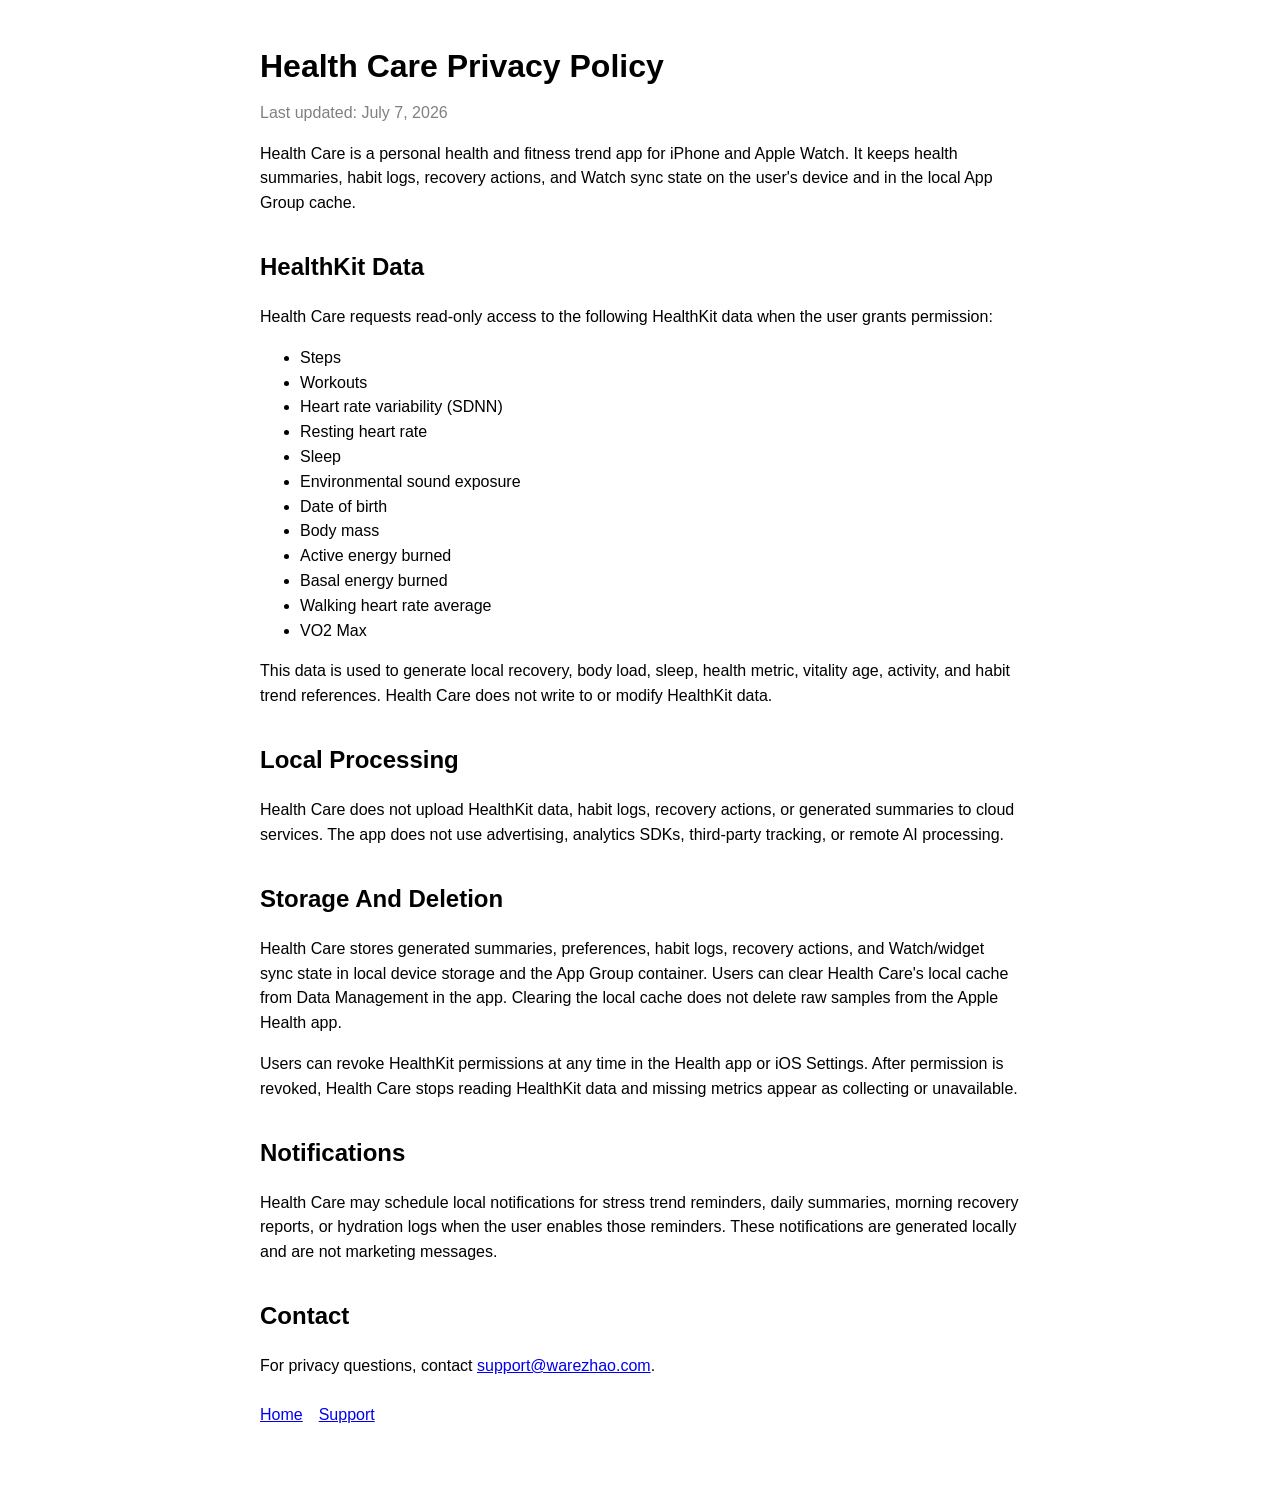
==== privacy/index.html @ 988d240f "Add Health Care Pages site" ====
<!doctype html>
<html lang="en">
<head>
  <meta charset="utf-8">
  <meta name="viewport" content="width=device-width, initial-scale=1">
  <title>Health Care Privacy Policy</title>
  <link rel="stylesheet" href="../styles.css">
</head>
<body>
  <main>
    <h1>Health Care Privacy Policy</h1>
    <p class="meta">Last updated: July 7, 2026</p>

    <p>Health Care is a personal health and fitness trend app for iPhone and Apple Watch. It keeps health summaries, habit logs, recovery actions, and Watch sync state on the user's device and in the local App Group cache.</p>

    <h2>HealthKit Data</h2>
    <p>Health Care requests read-only access to the following HealthKit data when the user grants permission:</p>
    <ul>
      <li>Steps</li>
      <li>Workouts</li>
      <li>Heart rate variability (SDNN)</li>
      <li>Resting heart rate</li>
      <li>Sleep</li>
      <li>Environmental sound exposure</li>
      <li>Date of birth</li>
      <li>Body mass</li>
      <li>Active energy burned</li>
      <li>Basal energy burned</li>
      <li>Walking heart rate average</li>
      <li>VO2 Max</li>
    </ul>
    <p>This data is used to generate local recovery, body load, sleep, health metric, vitality age, activity, and habit trend references. Health Care does not write to or modify HealthKit data.</p>

    <h2>Local Processing</h2>
    <p>Health Care does not upload HealthKit data, habit logs, recovery actions, or generated summaries to cloud services. The app does not use advertising, analytics SDKs, third-party tracking, or remote AI processing.</p>

    <h2>Storage And Deletion</h2>
    <p>Health Care stores generated summaries, preferences, habit logs, recovery actions, and Watch/widget sync state in local device storage and the App Group container. Users can clear Health Care's local cache from Data Management in the app. Clearing the local cache does not delete raw samples from the Apple Health app.</p>
    <p>Users can revoke HealthKit permissions at any time in the Health app or iOS Settings. After permission is revoked, Health Care stops reading HealthKit data and missing metrics appear as collecting or unavailable.</p>

    <h2>Notifications</h2>
    <p>Health Care may schedule local notifications for stress trend reminders, daily summaries, morning recovery reports, or hydration logs when the user enables those reminders. These notifications are generated locally and are not marketing messages.</p>

    <h2>Contact</h2>
    <p>For privacy questions, contact <a href="mailto:support@warezhao.com">support@warezhao.com</a>.</p>

    <nav aria-label="Footer">
      <a href="../">Home</a>
      <a href="../support/">Support</a>
    </nav>
  </main>
</body>
</html>
---- styles.css ----
html {
  color-scheme: light dark;
  font-family: -apple-system, BlinkMacSystemFont, "Segoe UI", sans-serif;
  line-height: 1.55;
}

body {
  margin: 0;
  color: CanvasText;
  background: Canvas;
}

main {
  max-width: 760px;
  margin: 0 auto;
  padding: 48px 20px 64px;
}

h1 {
  margin: 0 0 8px;
  font-size: 2rem;
  line-height: 1.15;
}

h2 {
  margin-top: 32px;
}

p,
li {
  font-size: 1rem;
}

.meta {
  color: GrayText;
}

nav {
  display: flex;
  gap: 16px;
  flex-wrap: wrap;
  margin-top: 24px;
}

a {
  color: LinkText;
}
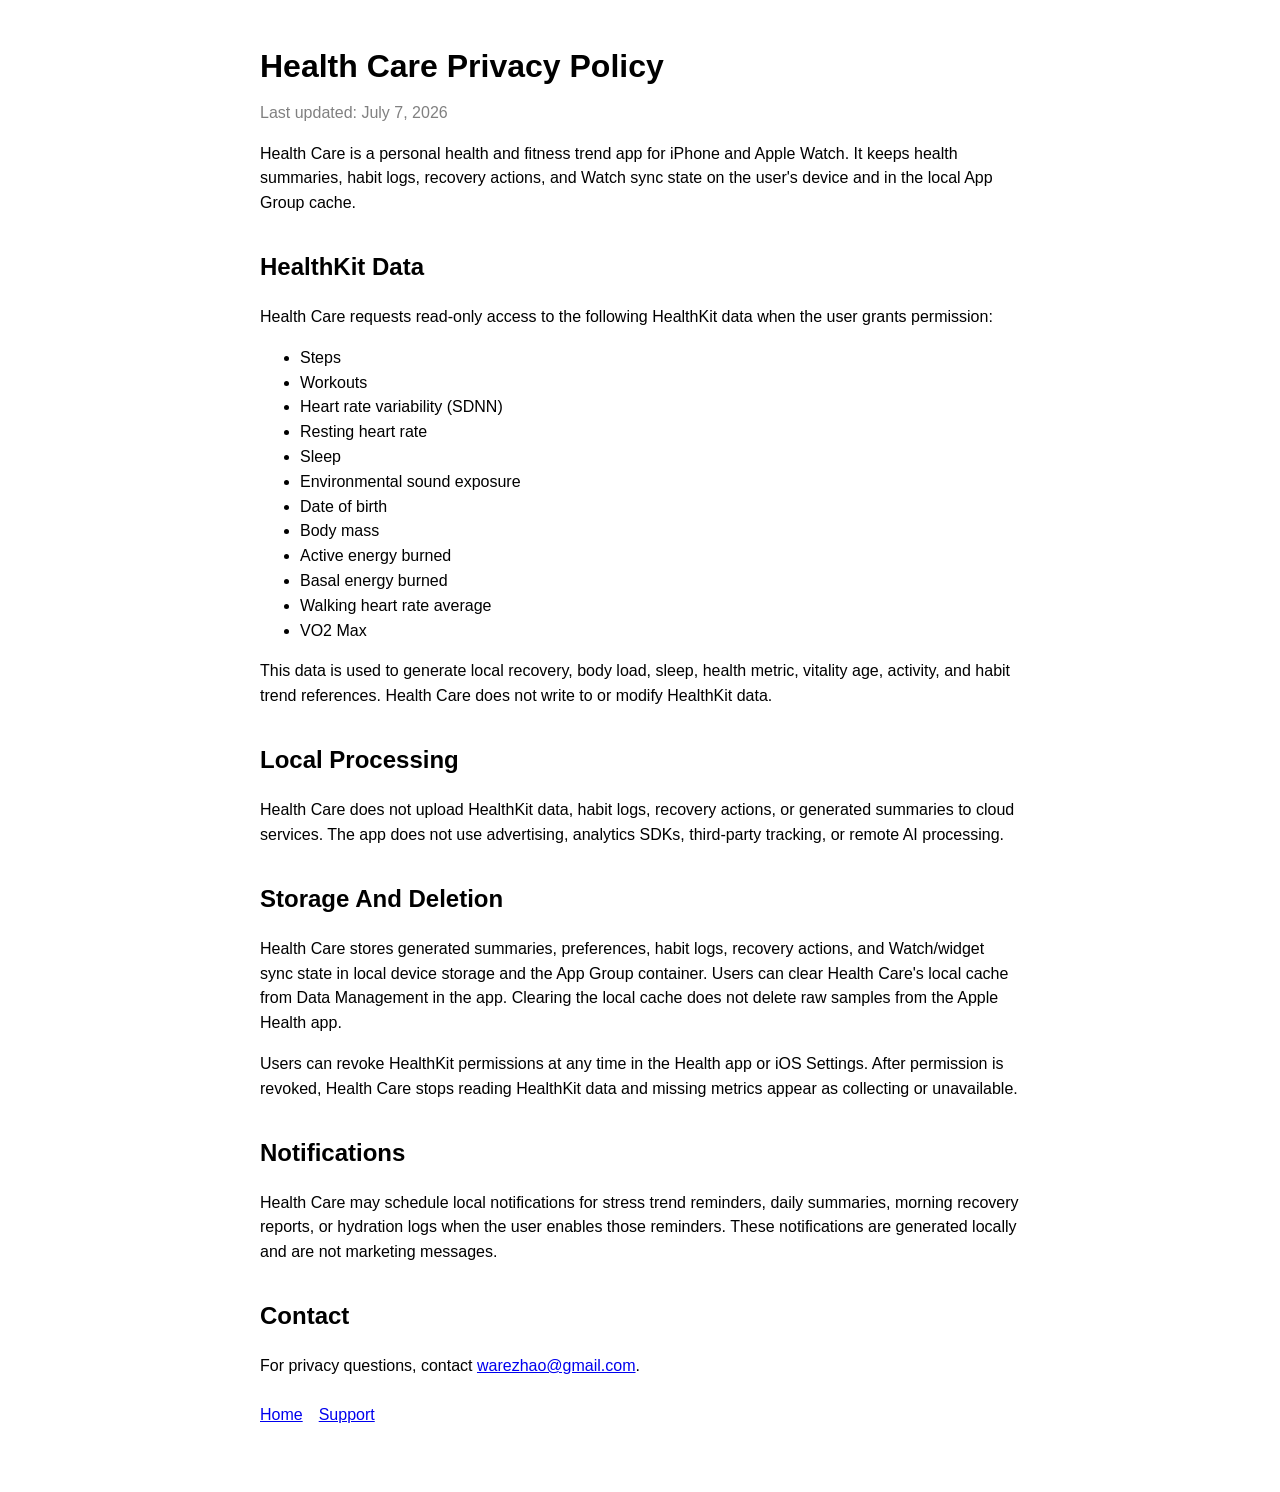
==== commit b74da20f: "Update support email" ====
--- a/privacy/index.html
+++ b/privacy/index.html
@@ -42,7 +42,7 @@
     <p>Health Care may schedule local notifications for stress trend reminders, daily summaries, morning recovery reports, or hydration logs when the user enables those reminders. These notifications are generated locally and are not marketing messages.</p>
 
     <h2>Contact</h2>
-    <p>For privacy questions, contact <a href="mailto:support@warezhao.com">support@warezhao.com</a>.</p>
+    <p>For privacy questions, contact <a href="mailto:warezhao@gmail.com">warezhao@gmail.com</a>.</p>
 
     <nav aria-label="Footer">
       <a href="../">Home</a>
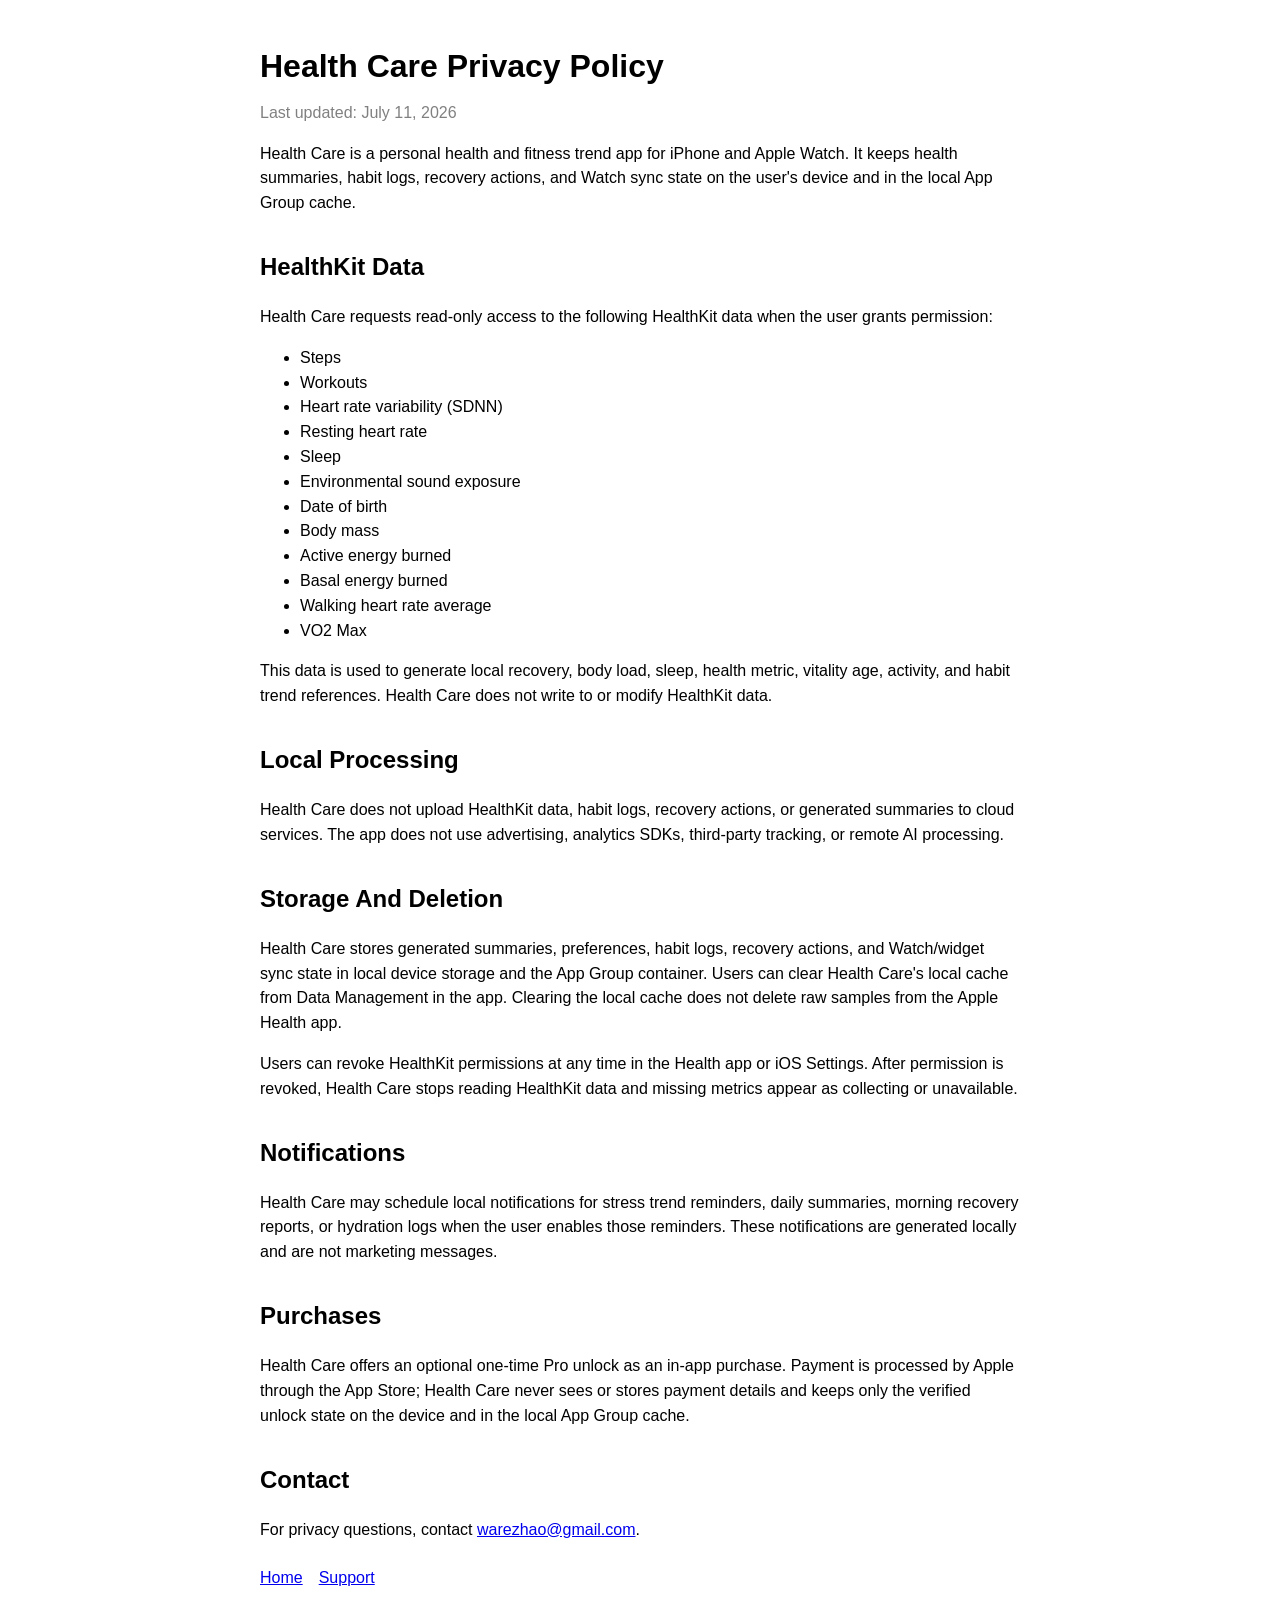
==== commit 0185bfb7: "Add Pro purchase sections to privacy and support pages The app ships a one-time Pro in-app purchase;" ====
--- a/privacy/index.html
+++ b/privacy/index.html
@@ -9,7 +9,7 @@
 <body>
   <main>
     <h1>Health Care Privacy Policy</h1>
-    <p class="meta">Last updated: July 7, 2026</p>
+    <p class="meta">Last updated: July 11, 2026</p>
 
     <p>Health Care is a personal health and fitness trend app for iPhone and Apple Watch. It keeps health summaries, habit logs, recovery actions, and Watch sync state on the user's device and in the local App Group cache.</p>
 
@@ -41,6 +41,9 @@
     <h2>Notifications</h2>
     <p>Health Care may schedule local notifications for stress trend reminders, daily summaries, morning recovery reports, or hydration logs when the user enables those reminders. These notifications are generated locally and are not marketing messages.</p>
 
+    <h2>Purchases</h2>
+    <p>Health Care offers an optional one-time Pro unlock as an in-app purchase. Payment is processed by Apple through the App Store; Health Care never sees or stores payment details and keeps only the verified unlock state on the device and in the local App Group cache.</p>
+
     <h2>Contact</h2>
     <p>For privacy questions, contact <a href="mailto:warezhao@gmail.com">warezhao@gmail.com</a>.</p>
 
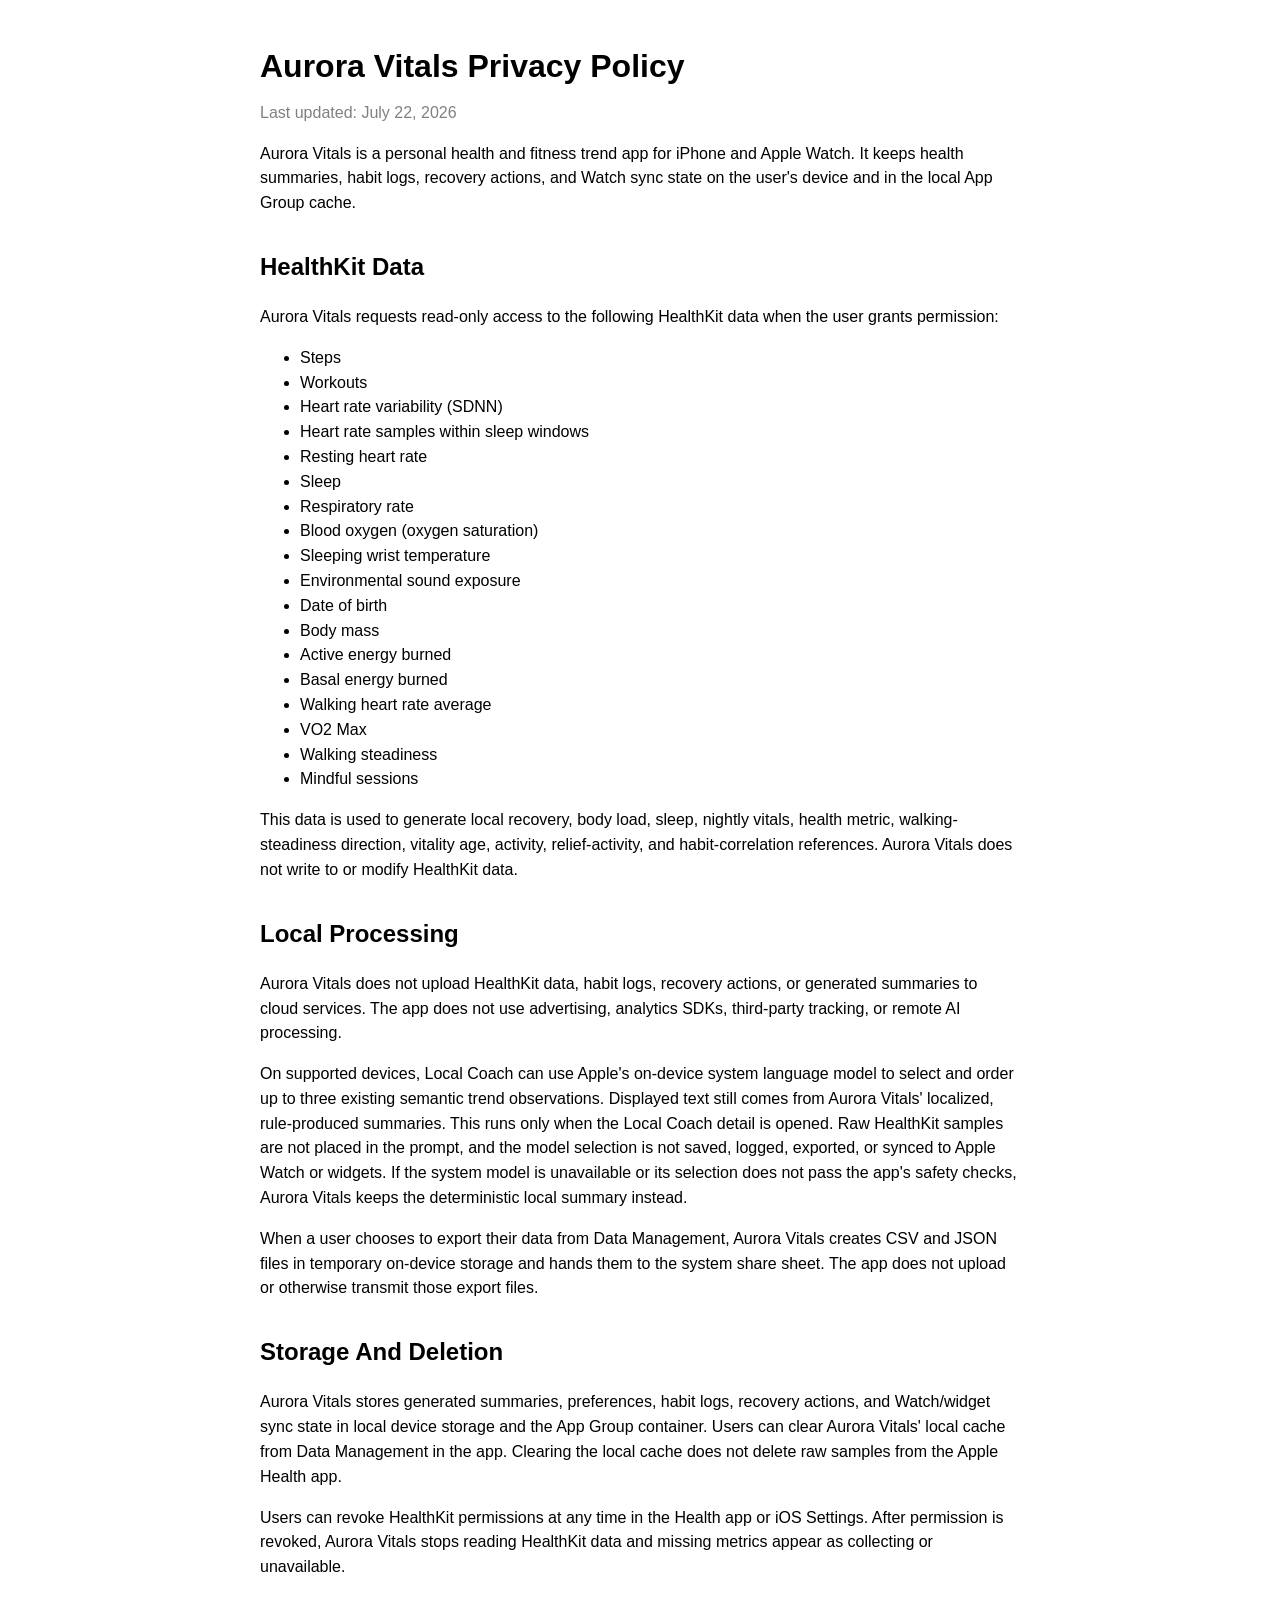
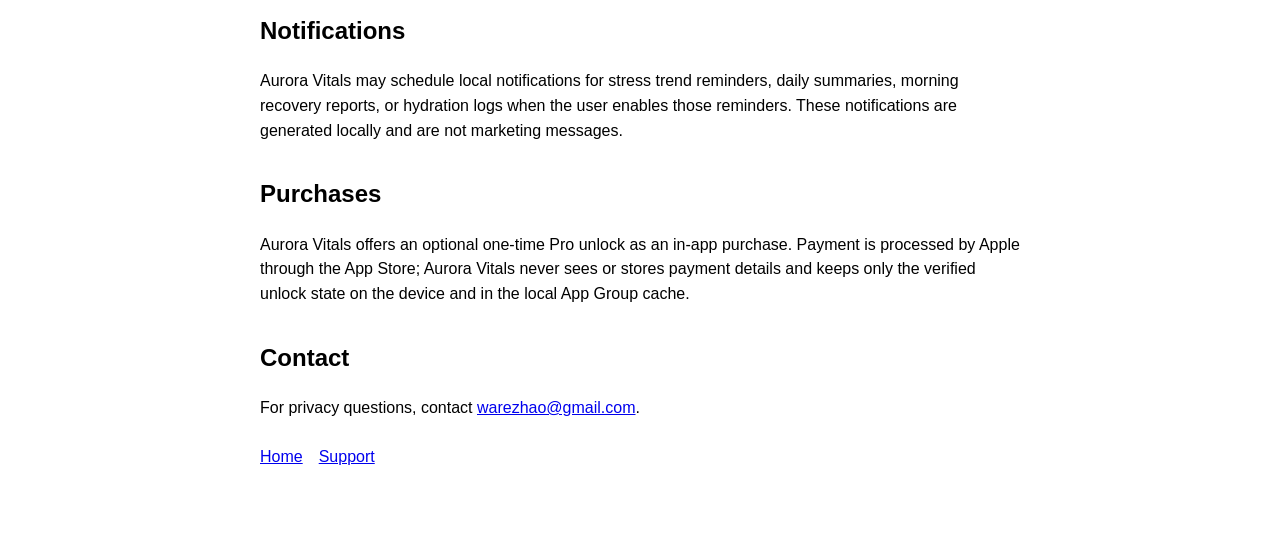
==== commit 56bdb0dc: "fix: sync public privacy policy" ====
--- a/privacy/index.html
+++ b/privacy/index.html
@@ -3,24 +3,28 @@
 <head>
   <meta charset="utf-8">
   <meta name="viewport" content="width=device-width, initial-scale=1">
-  <title>Health Care Privacy Policy</title>
+  <title>Aurora Vitals Privacy Policy</title>
   <link rel="stylesheet" href="../styles.css">
 </head>
 <body>
   <main>
-    <h1>Health Care Privacy Policy</h1>
-    <p class="meta">Last updated: July 11, 2026</p>
+    <h1>Aurora Vitals Privacy Policy</h1>
+    <p class="meta">Last updated: July 22, 2026</p>
 
-    <p>Health Care is a personal health and fitness trend app for iPhone and Apple Watch. It keeps health summaries, habit logs, recovery actions, and Watch sync state on the user's device and in the local App Group cache.</p>
+    <p>Aurora Vitals is a personal health and fitness trend app for iPhone and Apple Watch. It keeps health summaries, habit logs, recovery actions, and Watch sync state on the user's device and in the local App Group cache.</p>
 
     <h2>HealthKit Data</h2>
-    <p>Health Care requests read-only access to the following HealthKit data when the user grants permission:</p>
+    <p>Aurora Vitals requests read-only access to the following HealthKit data when the user grants permission:</p>
     <ul>
       <li>Steps</li>
       <li>Workouts</li>
       <li>Heart rate variability (SDNN)</li>
+      <li>Heart rate samples within sleep windows</li>
       <li>Resting heart rate</li>
       <li>Sleep</li>
+      <li>Respiratory rate</li>
+      <li>Blood oxygen (oxygen saturation)</li>
+      <li>Sleeping wrist temperature</li>
       <li>Environmental sound exposure</li>
       <li>Date of birth</li>
       <li>Body mass</li>
@@ -28,21 +32,25 @@
       <li>Basal energy burned</li>
       <li>Walking heart rate average</li>
       <li>VO2 Max</li>
+      <li>Walking steadiness</li>
+      <li>Mindful sessions</li>
     </ul>
-    <p>This data is used to generate local recovery, body load, sleep, health metric, vitality age, activity, and habit trend references. Health Care does not write to or modify HealthKit data.</p>
+    <p>This data is used to generate local recovery, body load, sleep, nightly vitals, health metric, walking-steadiness direction, vitality age, activity, relief-activity, and habit-correlation references. Aurora Vitals does not write to or modify HealthKit data.</p>
 
     <h2>Local Processing</h2>
-    <p>Health Care does not upload HealthKit data, habit logs, recovery actions, or generated summaries to cloud services. The app does not use advertising, analytics SDKs, third-party tracking, or remote AI processing.</p>
+    <p>Aurora Vitals does not upload HealthKit data, habit logs, recovery actions, or generated summaries to cloud services. The app does not use advertising, analytics SDKs, third-party tracking, or remote AI processing.</p>
+    <p>On supported devices, Local Coach can use Apple's on-device system language model to select and order up to three existing semantic trend observations. Displayed text still comes from Aurora Vitals' localized, rule-produced summaries. This runs only when the Local Coach detail is opened. Raw HealthKit samples are not placed in the prompt, and the model selection is not saved, logged, exported, or synced to Apple Watch or widgets. If the system model is unavailable or its selection does not pass the app's safety checks, Aurora Vitals keeps the deterministic local summary instead.</p>
+    <p>When a user chooses to export their data from Data Management, Aurora Vitals creates CSV and JSON files in temporary on-device storage and hands them to the system share sheet. The app does not upload or otherwise transmit those export files.</p>
 
     <h2>Storage And Deletion</h2>
-    <p>Health Care stores generated summaries, preferences, habit logs, recovery actions, and Watch/widget sync state in local device storage and the App Group container. Users can clear Health Care's local cache from Data Management in the app. Clearing the local cache does not delete raw samples from the Apple Health app.</p>
-    <p>Users can revoke HealthKit permissions at any time in the Health app or iOS Settings. After permission is revoked, Health Care stops reading HealthKit data and missing metrics appear as collecting or unavailable.</p>
+    <p>Aurora Vitals stores generated summaries, preferences, habit logs, recovery actions, and Watch/widget sync state in local device storage and the App Group container. Users can clear Aurora Vitals' local cache from Data Management in the app. Clearing the local cache does not delete raw samples from the Apple Health app.</p>
+    <p>Users can revoke HealthKit permissions at any time in the Health app or iOS Settings. After permission is revoked, Aurora Vitals stops reading HealthKit data and missing metrics appear as collecting or unavailable.</p>
 
     <h2>Notifications</h2>
-    <p>Health Care may schedule local notifications for stress trend reminders, daily summaries, morning recovery reports, or hydration logs when the user enables those reminders. These notifications are generated locally and are not marketing messages.</p>
+    <p>Aurora Vitals may schedule local notifications for stress trend reminders, daily summaries, morning recovery reports, or hydration logs when the user enables those reminders. These notifications are generated locally and are not marketing messages.</p>
 
     <h2>Purchases</h2>
-    <p>Health Care offers an optional one-time Pro unlock as an in-app purchase. Payment is processed by Apple through the App Store; Health Care never sees or stores payment details and keeps only the verified unlock state on the device and in the local App Group cache.</p>
+    <p>Aurora Vitals offers an optional one-time Pro unlock as an in-app purchase. Payment is processed by Apple through the App Store; Aurora Vitals never sees or stores payment details and keeps only the verified unlock state on the device and in the local App Group cache.</p>
 
     <h2>Contact</h2>
     <p>For privacy questions, contact <a href="mailto:warezhao@gmail.com">warezhao@gmail.com</a>.</p>
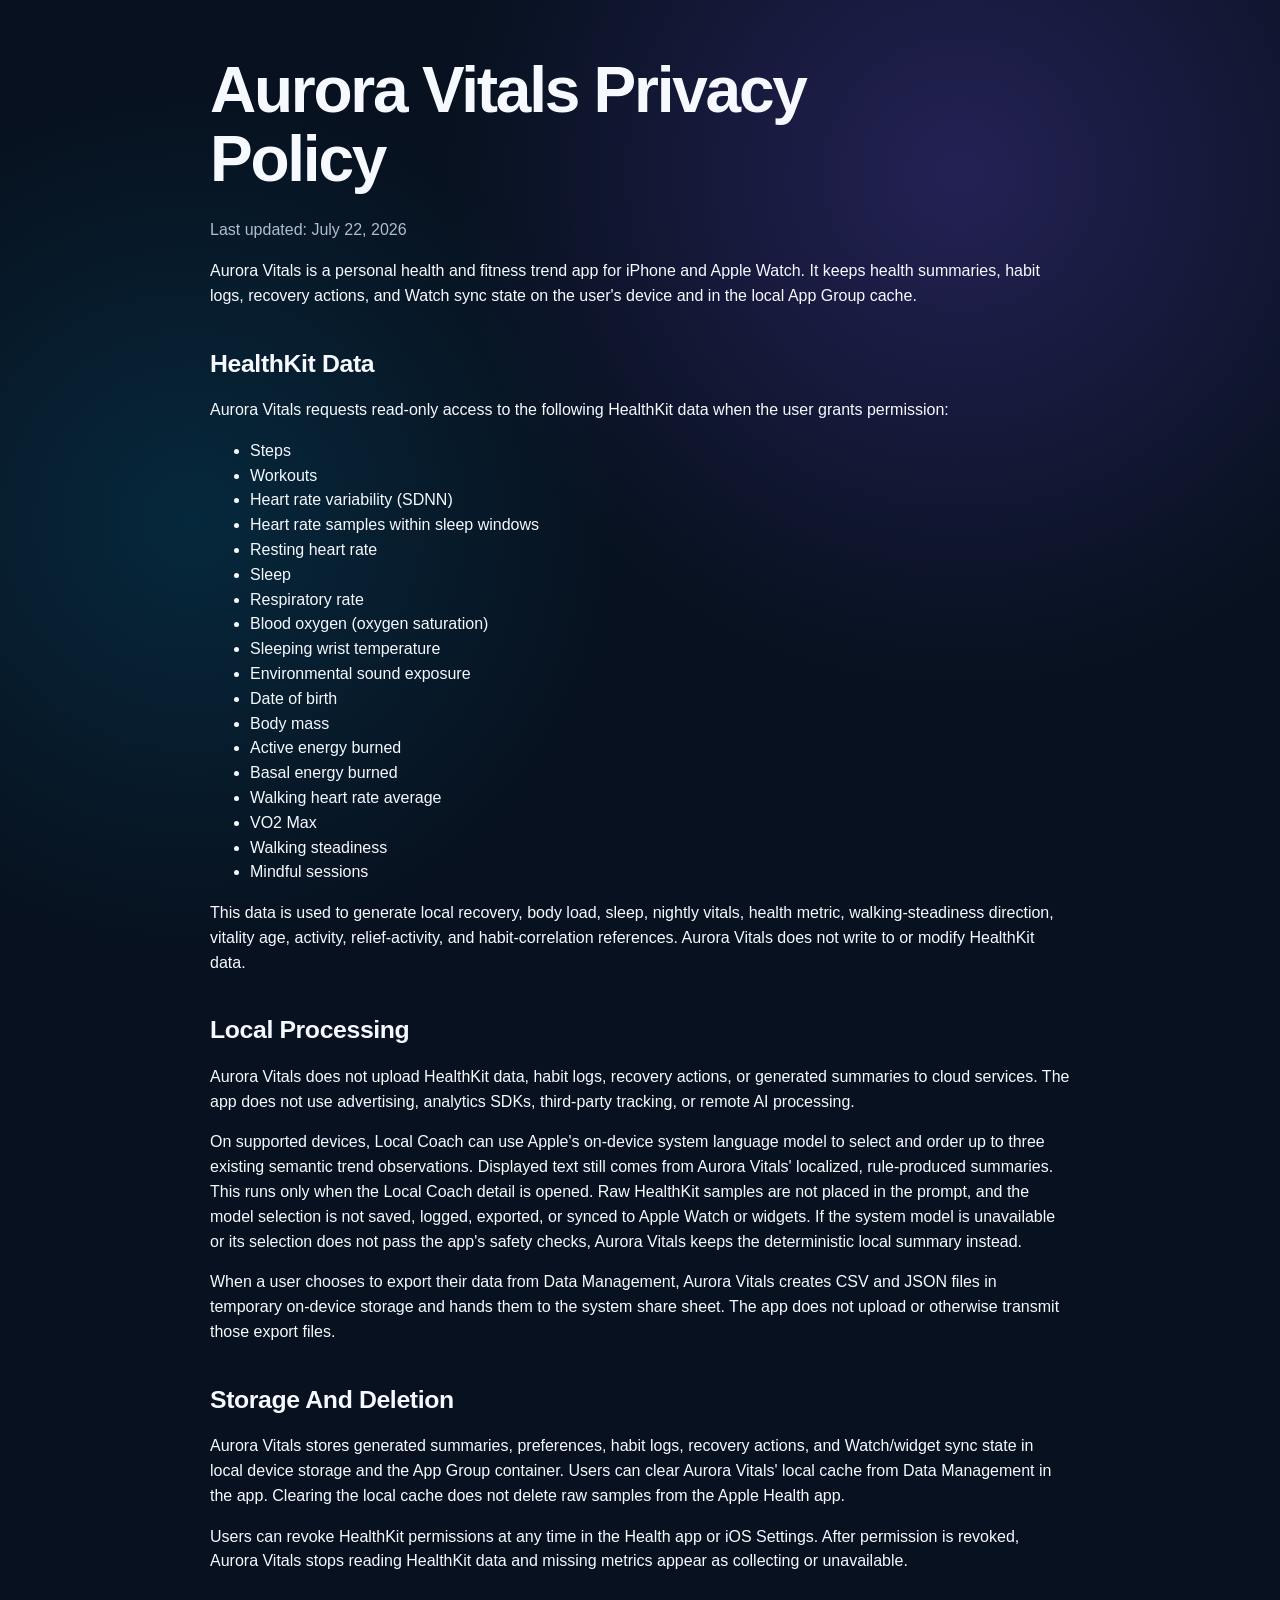
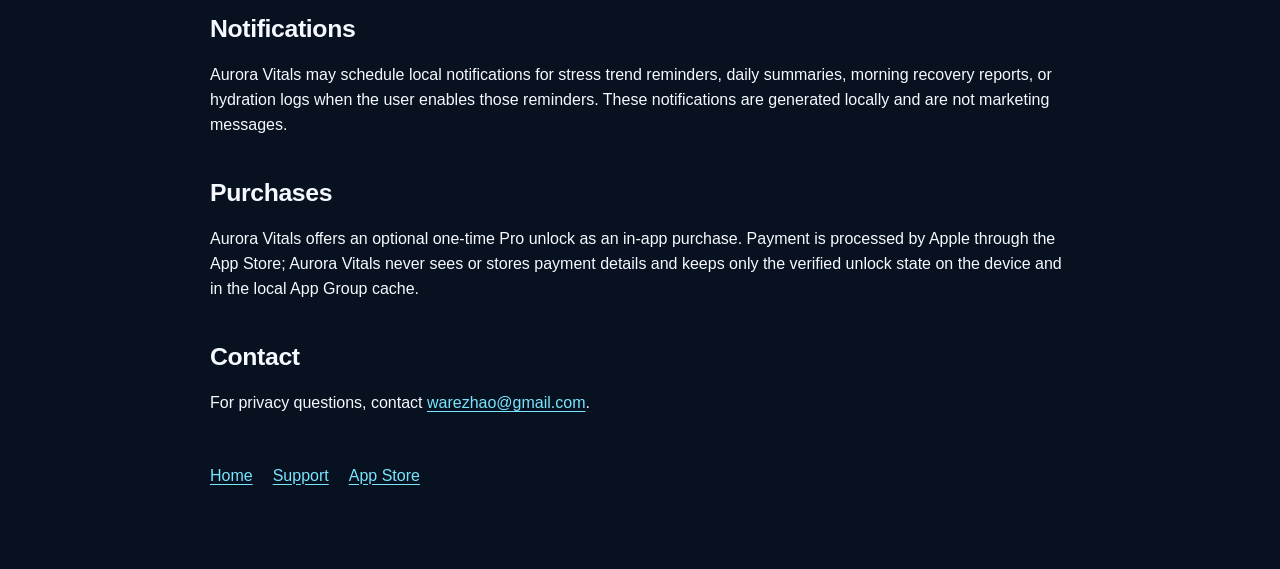
==== commit 77043475: "feat: add Aurora Vitals acquisition landing page" ====
--- a/privacy/index.html
+++ b/privacy/index.html
@@ -4,6 +4,8 @@
   <meta charset="utf-8">
   <meta name="viewport" content="width=device-width, initial-scale=1">
   <title>Aurora Vitals Privacy Policy</title>
+  <meta name="description" content="Aurora Vitals privacy policy: no account, no health-data upload, and no third-party tracking.">
+  <link rel="canonical" href="https://atalia.github.io/health-care-pages/privacy/">
   <link rel="stylesheet" href="../styles.css">
 </head>
 <body>
@@ -58,6 +60,7 @@
     <nav aria-label="Footer">
       <a href="../">Home</a>
       <a href="../support/">Support</a>
+      <a href="https://apps.apple.com/app/id6788286836">App Store</a>
     </nav>
   </main>
 </body>
--- a/styles.css
+++ b/styles.css
@@ -1,29 +1,116 @@
+:root {
+  color-scheme: dark;
+  font-family: -apple-system, BlinkMacSystemFont, "SF Pro Display", "Segoe UI", sans-serif;
+  font-synthesis: none;
+  --bg: #07111f;
+  --surface: rgba(19, 32, 52, 0.78);
+  --surface-strong: #13243b;
+  --line: rgba(184, 218, 255, 0.16);
+  --text: #f6f9ff;
+  --muted: #aebdd0;
+  --cyan: #79e5ff;
+  --violet: #9c83ff;
+  --pink: #ff7ab8;
+}
+
+* {
+  box-sizing: border-box;
+}
+
 html {
-  color-scheme: light dark;
-  font-family: -apple-system, BlinkMacSystemFont, "Segoe UI", sans-serif;
+  scroll-behavior: smooth;
+}
+
+body {
+  min-height: 100vh;
+  margin: 0;
+  color: var(--text);
+  background:
+    radial-gradient(circle at 75% 8%, rgba(126, 85, 255, 0.24), transparent 32rem),
+    radial-gradient(circle at 15% 24%, rgba(0, 198, 255, 0.13), transparent 27rem),
+    var(--bg);
   line-height: 1.55;
 }
 
-body {
-  margin: 0;
-  color: CanvasText;
-  background: Canvas;
+a {
+  color: var(--cyan);
+  text-underline-offset: 0.2em;
+}
+
+.site-header,
+footer {
+  width: min(1120px, calc(100% - 40px));
+  margin: 0 auto;
+  display: flex;
+  align-items: center;
+  justify-content: space-between;
+  gap: 24px;
+}
+
+.site-header {
+  min-height: 84px;
+}
+
+.site-header nav,
+footer nav {
+  display: flex;
+  flex-wrap: wrap;
+  gap: 22px;
+}
+
+.site-header nav a,
+footer a {
+  color: var(--muted);
+  text-decoration: none;
+}
+
+.site-header nav a:hover,
+footer a:hover {
+  color: var(--text);
+}
+
+.brand {
+  display: inline-flex;
+  align-items: center;
+  gap: 12px;
+  color: var(--text);
+  font-size: 1.05rem;
+  font-weight: 700;
+  text-decoration: none;
+}
+
+.brand img,
+.final-cta img {
+  border-radius: 22%;
+  box-shadow: 0 12px 30px rgba(3, 9, 18, 0.42);
 }
 
 main {
+  width: min(860px, calc(100% - 40px));
+  margin: 0 auto;
+  padding: 56px 0 80px;
+}
+
+main.landing {
+  width: min(1120px, calc(100% - 40px));
+  padding-top: 48px;
+}
+
+h1,
+h2 {
+  margin-top: 0;
+  letter-spacing: -0.035em;
+  line-height: 1.08;
+}
+
+h1 {
   max-width: 760px;
-  margin: 0 auto;
-  padding: 48px 20px 64px;
-}
-
-h1 {
-  margin: 0 0 8px;
-  font-size: 2rem;
-  line-height: 1.15;
+  margin-bottom: 24px;
+  font-size: clamp(3.25rem, 8vw, 6.7rem);
 }
 
 h2 {
-  margin-top: 32px;
+  font-size: clamp(1.7rem, 3.3vw, 3rem);
 }
 
 p,
@@ -31,17 +118,333 @@
   font-size: 1rem;
 }
 
-.meta {
-  color: GrayText;
-}
-
-nav {
+.meta,
+.section-heading > p,
+.hero-copy,
+.habit-loop > p,
+.final-cta p,
+footer {
+  color: var(--muted);
+}
+
+.hero {
+  min-height: 630px;
+  display: grid;
+  grid-template-columns: minmax(0, 1fr) minmax(260px, 390px);
+  align-items: center;
+  gap: clamp(40px, 7vw, 100px);
+}
+
+.eyebrow {
+  margin: 0 0 18px;
+  color: var(--cyan);
+  font-size: 0.78rem;
+  font-weight: 700;
+  letter-spacing: 0.15em;
+  text-transform: uppercase;
+}
+
+.hero-copy {
+  max-width: 680px;
+  margin: 0;
+  font-size: clamp(1.1rem, 2vw, 1.35rem);
+}
+
+.hero-actions {
+  margin-top: 34px;
   display: flex;
+  align-items: center;
+  flex-wrap: wrap;
+  gap: 24px;
+}
+
+.store-button {
+  min-width: 178px;
+  padding: 9px 20px 10px;
+  display: inline-grid;
+  color: #07111f;
+  background: #fff;
+  border-radius: 14px;
+  line-height: 1;
+  text-decoration: none;
+  box-shadow: 0 12px 30px rgba(0, 0, 0, 0.24);
+}
+
+.store-button:hover {
+  transform: translateY(-1px);
+}
+
+.store-button-small {
+  font-size: 0.67rem;
+  font-weight: 600;
+}
+
+.store-button-large {
+  margin-top: 3px;
+  font-size: 1.45rem;
+  font-weight: 700;
+}
+
+.text-link {
+  font-weight: 700;
+  text-decoration: none;
+}
+
+.aurora-mark {
+  position: relative;
+  aspect-ratio: 1;
+  display: grid;
+  place-content: center;
+  border-radius: 50%;
+  background:
+    radial-gradient(circle, rgba(7, 17, 31, 0.96) 0 42%, transparent 43%),
+    conic-gradient(from 215deg, var(--cyan), var(--violet), var(--pink), rgba(255, 122, 184, 0.05) 76%, rgba(121, 229, 255, 0.08));
+  box-shadow:
+    0 0 80px rgba(107, 132, 255, 0.25),
+    inset 0 0 60px rgba(255, 255, 255, 0.12);
+}
+
+.aurora-mark::before {
+  content: "";
+  position: absolute;
+  inset: 11%;
+  border-radius: inherit;
+  border: 1px solid rgba(255, 255, 255, 0.19);
+}
+
+.aurora-ring {
+  position: absolute;
+  border: 1px solid rgba(149, 216, 255, 0.16);
+  border-radius: 50%;
+}
+
+.aurora-ring-outer {
+  inset: -8%;
+}
+
+.aurora-ring-inner {
+  inset: 30%;
+}
+
+.aurora-score,
+.aurora-label {
+  position: relative;
+  z-index: 1;
+  text-align: center;
+}
+
+.aurora-score {
+  font-size: clamp(4rem, 9vw, 6.5rem);
+  font-weight: 730;
+  letter-spacing: -0.08em;
+  line-height: 0.9;
+}
+
+.aurora-label {
+  margin-top: 12px;
+  color: var(--cyan);
+  font-weight: 700;
+}
+
+.trust-grid {
+  margin: 34px 0 144px;
+  display: grid;
+  grid-template-columns: repeat(3, 1fr);
   gap: 16px;
+}
+
+.trust-grid article,
+.habit-loop,
+.final-cta {
+  border: 1px solid var(--line);
+  background: var(--surface);
+  box-shadow: 0 24px 80px rgba(2, 8, 18, 0.2);
+  backdrop-filter: blur(18px);
+}
+
+.trust-grid article {
+  padding: 26px;
+  border-radius: 24px;
+}
+
+.trust-grid h2 {
+  margin: 20px 0 8px;
+  font-size: 1.18rem;
+  letter-spacing: -0.01em;
+}
+
+.trust-grid p {
+  margin: 0;
+  color: var(--muted);
+}
+
+.trust-icon {
+  width: 38px;
+  height: 38px;
+  display: grid;
+  place-items: center;
+  color: var(--cyan);
+  background: rgba(121, 229, 255, 0.09);
+  border: 1px solid rgba(121, 229, 255, 0.2);
+  border-radius: 12px;
+  font-weight: 750;
+}
+
+.section-heading {
+  max-width: 740px;
+  margin-bottom: 42px;
+}
+
+.section-heading > p:last-child {
+  font-size: 1.1rem;
+}
+
+.screenshot-grid {
+  display: grid;
+  grid-template-columns: repeat(3, minmax(0, 1fr));
+  gap: 20px;
+}
+
+figure {
+  margin: 0;
+  min-width: 0;
+}
+
+figure img {
+  width: 100%;
+  display: block;
+  border: 1px solid rgba(255, 255, 255, 0.16);
+  border-radius: 30px;
+  box-shadow: 0 30px 70px rgba(0, 0, 0, 0.34);
+}
+
+figcaption {
+  margin-top: 16px;
+  color: var(--text);
+  font-weight: 700;
+  text-align: center;
+}
+
+.habit-loop {
+  margin: 144px 0 40px;
+  padding: clamp(30px, 5vw, 58px);
+  display: grid;
+  grid-template-columns: 0.8fr 1.2fr;
+  gap: 44px;
+  border-radius: 30px;
+}
+
+.habit-loop h2,
+.habit-loop p {
+  margin-bottom: 0;
+}
+
+.habit-loop > p {
+  align-self: end;
+  font-size: 1.1rem;
+}
+
+.final-cta {
+  margin-bottom: 100px;
+  padding: 30px;
+  display: grid;
+  grid-template-columns: auto 1fr auto;
+  align-items: center;
+  gap: 24px;
+  border-radius: 28px;
+}
+
+.final-cta h2,
+.final-cta p {
+  margin: 0;
+}
+
+.final-cta h2 {
+  margin-bottom: 8px;
+  font-size: 1.65rem;
+}
+
+footer {
+  padding: 28px 0 44px;
+  border-top: 1px solid var(--line);
+  font-size: 0.9rem;
+}
+
+main:not(.landing) h1 {
+  font-size: clamp(2.2rem, 7vw, 4rem);
+}
+
+main:not(.landing) h2 {
+  margin-top: 42px;
+  font-size: 1.55rem;
+  letter-spacing: -0.015em;
+}
+
+main:not(.landing) nav {
+  margin-top: 48px;
+  display: flex;
   flex-wrap: wrap;
-  margin-top: 24px;
-}
-
-a {
-  color: LinkText;
-}
+  gap: 20px;
+}
+
+@media (max-width: 800px) {
+  .site-header {
+    min-height: 74px;
+  }
+
+  .site-header nav a:first-child {
+    display: none;
+  }
+
+  .hero {
+    min-height: auto;
+    padding: 80px 0 110px;
+    grid-template-columns: 1fr;
+  }
+
+  .aurora-mark {
+    width: min(80vw, 370px);
+    justify-self: center;
+  }
+
+  .trust-grid {
+    margin-bottom: 110px;
+    grid-template-columns: 1fr;
+  }
+
+  .screenshot-grid {
+    grid-template-columns: repeat(3, 72vw);
+    margin-right: -20px;
+    padding-right: 20px;
+    overflow-x: auto;
+    scroll-snap-type: x mandatory;
+  }
+
+  .screenshot-grid figure {
+    scroll-snap-align: center;
+  }
+
+  .habit-loop,
+  .final-cta {
+    grid-template-columns: 1fr;
+  }
+
+  .final-cta .store-button {
+    justify-self: start;
+  }
+
+  footer {
+    align-items: flex-start;
+    flex-direction: column;
+  }
+}
+
+@media (prefers-reduced-motion: reduce) {
+  html {
+    scroll-behavior: auto;
+  }
+
+  .store-button:hover {
+    transform: none;
+  }
+}
